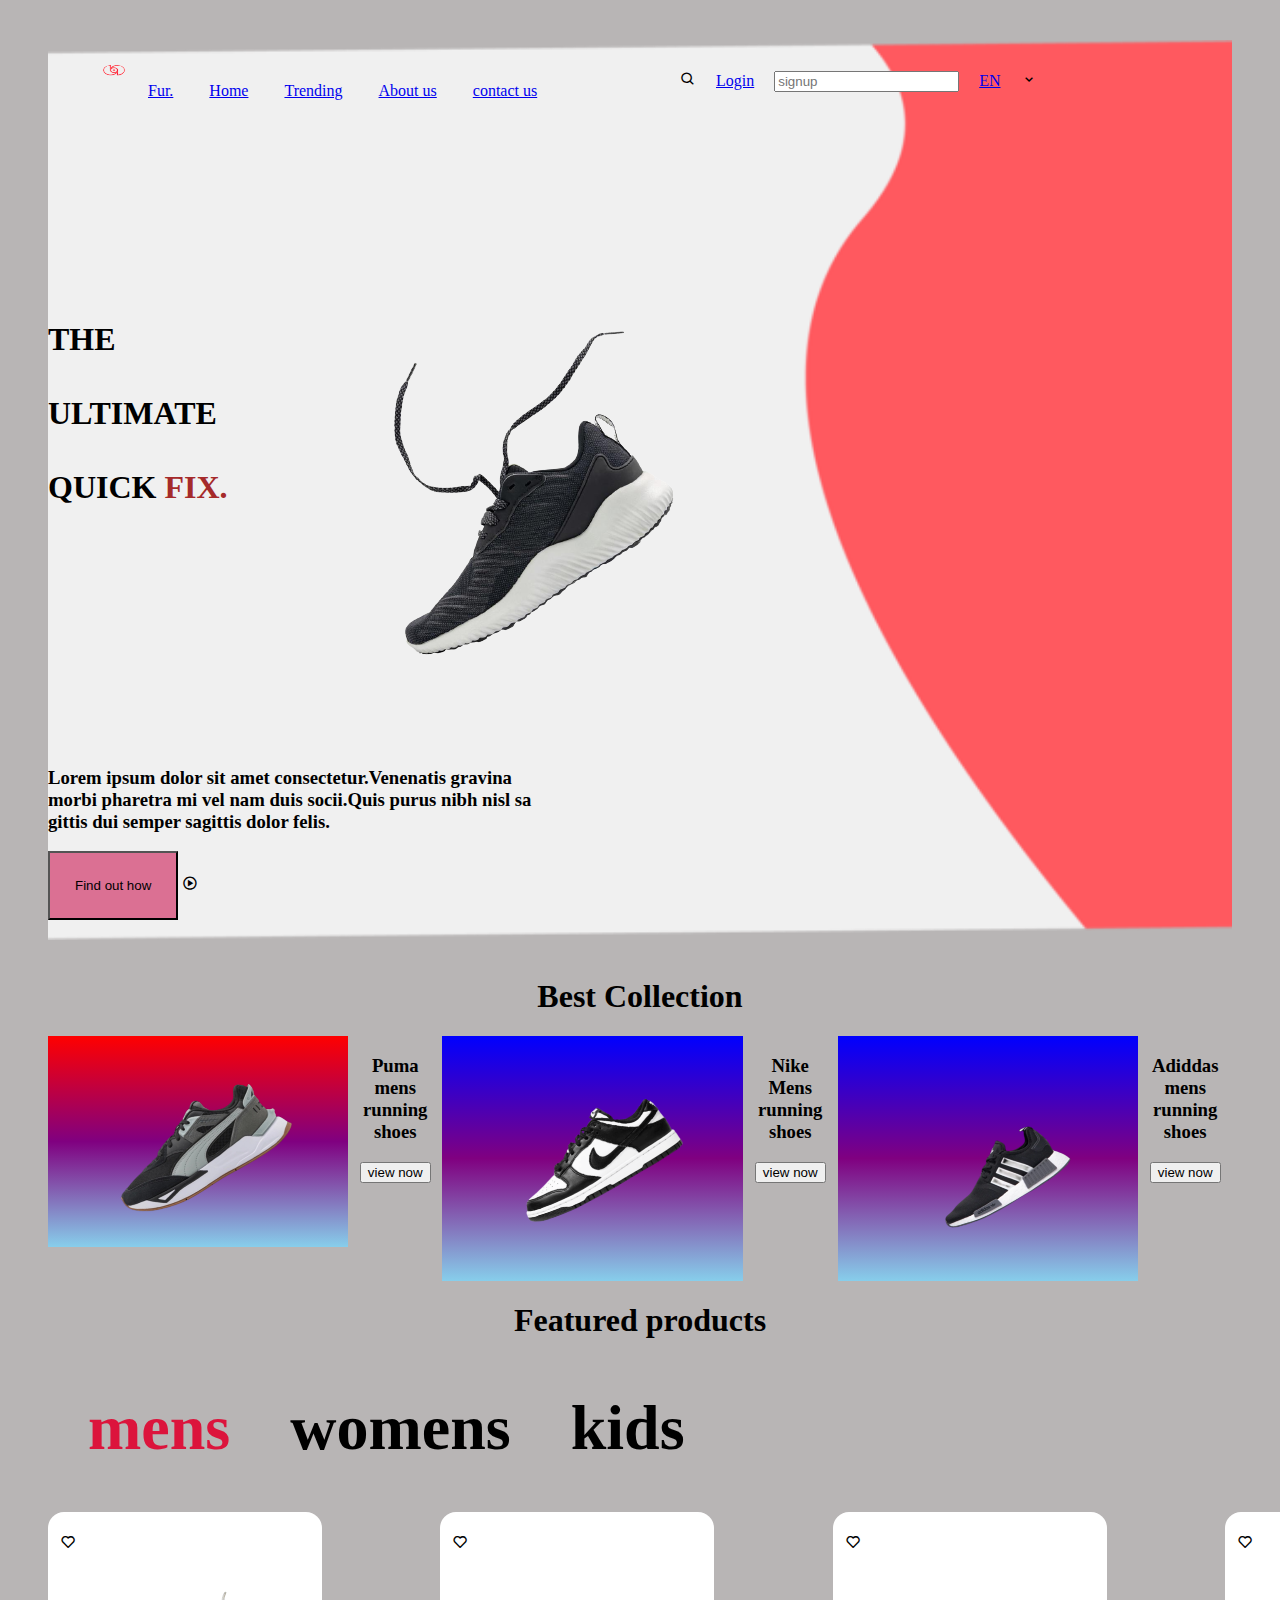
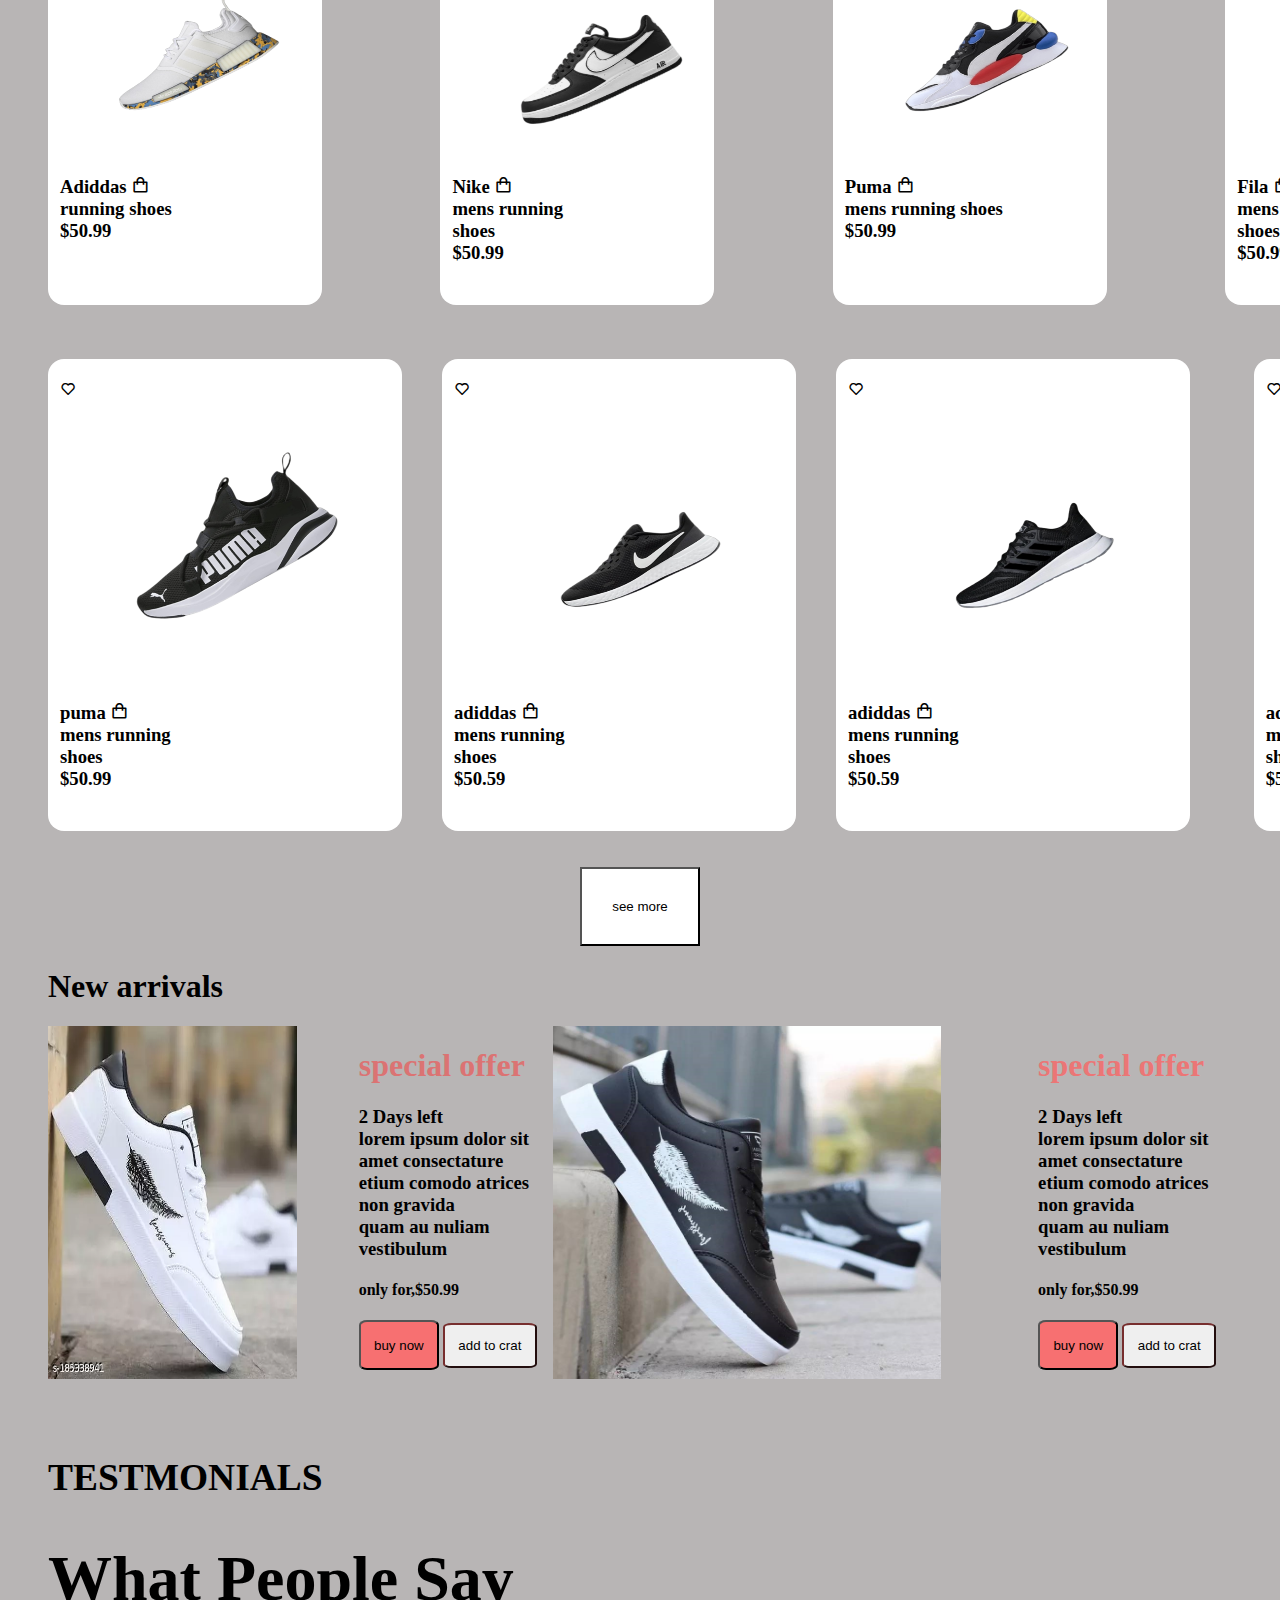
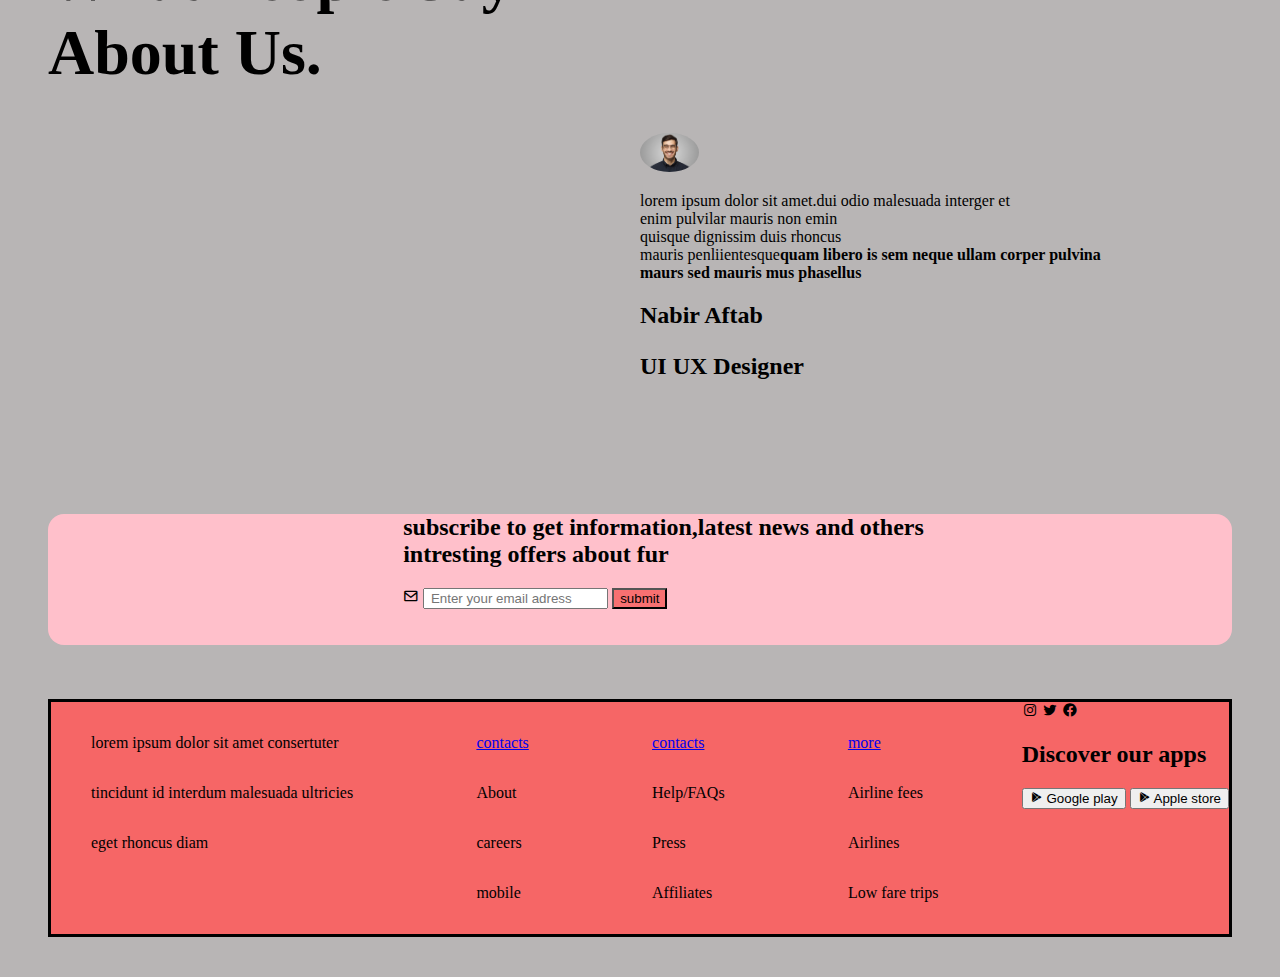
==== index.html @ 37b5f1d1 "webbb-assign" ====
<!DOCTYPE html>
<html lang="en">
<head>
    <meta charset="UTF-8">
    <meta http-equiv="X-UA-Compatible" content="IE=edge">
    <meta name="viewport" content="width=device-width, initial-scale=1.0">
    <title>Document</title>
    <link rel="stylesheet" href="style.css">
    <link href='https://unpkg.com/boxicons@2.1.4/css/boxicons.min.css' rel='stylesheet'>
</head>
<body>
    <div class="top">
<div class="f1">
    <div class="main">
        <div class="serah">
            <ul>
                <img src="/images/logo.png" alt="m" class="v1">
                <li><a href="#">Fur.</a></li>
                <li><a href="#">Home</a></li>
                <li><a href="#">Trending</a></li>
                <li><a href="#">About us</a></li>
                <li><a href="#">contact us</a></li>

                </ul>
           
            </div>
            <div class="m5">
                <ul>
                <i class='bx bx-search'></i>
                <li><a href="#">Login</a></li>
                <input type="text" placeholder="signup">
                <li><a href="#">EN</a></li>
                <i class='bx bx-chevron-down'></i>
                </ul>
                </div>
        </div>
        
        <div class="D">
        <div>
            <h1>THE<br><br>ULTIMATE<br><br>QUICK <span class="fix"> FIX.</span></h1>
        </div>
        <div>
        <img src="/images/black-fashion-sport-shoe-isolated-on-white-background-free-photo-removebg-preview.png" alt="shoes" class="C">

        </div>
        </div>
        <div>
            <br>
            <br>
            <h3>Lorem ipsum dolor sit amet consectetur.Venenatis gravina<br>morbi pharetra mi vel nam duis socii.Quis purus nibh nisl sa<br>gittis dui semper sagittis dolor felis.</h3>
            <button class="a1">Find out how</button> <i class='bx bx-play-circle'></i>
        </div>
    </div>
    <br>
    <br>
 <div class="B">
            <h1>Best Collection</h1>
        
        <div class="M">
        <div class="F">
           
            <img src="/images/shoe2_480.png" alt="puma" class="E">
            </div>
            <div>
            <h3 class="G">Puma<br>mens running<br>shoes</h3>
            <button>view now</button>
        </div>
        
        <div class="I">
            <img src="/images/shoe3_480.png" alt="nike" class="H">
            </div>
            <div>
            <h3>Nike<br>Mens running<br>shoes</h3>
            <button>view now</button>

        </div>
        <div class="K">
            <img src="/images/shoe4_480.png" alt="h" class="J">
            </div>
            <div>
            <h3>Adiddas<br>mens running<br>shoes</h3>
            <button>view now</button></div>
            <br>
            <br>
            <br>
            <br>
        </div>
    </div> 
    <section class="section3">
        <div class="N">
            <h1>Featured products</h1>
        </div>
        <div>
            <ul class="O">
                <li class="mens"><h1>mens</h1></li>
                <li class="women"><h1>womens</h1></li>
                <li class="kids"><h1>kids</h1></li>
            </ul>
        </div>
        <div class="march">
        <div class="hey">
        <div class="R">
            <i class='bx bx-heart'></i>
            <img src="/images/shoe5_480.png" alt="shoes" class="Q">
            <h3>Adiddas <i class='bx bx-shopping-bag'></i><br>running shoes<br>$50.99</h3> 
        </div>
        <div class="S">
            <i class='bx bx-heart'></i>  
            <img src="/images/shoe6_720.png" alt="nike" class="T">
            <h3>Nike   <i class='bx bx-shopping-bag'></i><br>mens running<br>shoes<br>$50.99</h3>
        </div>

        <div class="U">
            <i class='bx bx-heart'></i>
            <img src="/images/shoe7_480.png" alt="a" class="V">
            <h3>Puma <i class='bx bx-shopping-bag'></i><br>mens running shoes<br>$50.99</h3>
        </div>
        
    <div class="a">
        <i class='bx bx-heart'></i>
            <img src="/images/shoe8_480.png" alt="b" class="c">
            <h3>Fila <i class='bx bx-shopping-bag'></i><br>mens running<br>shoes<br>$50.99</h3>
 </div>
 </div>
 <br><br><br>

 <div class="g1">
 <div class="LIZ">
    <i class='bx bx-heart'></i>
    <img src="/images/shoe9_480.png" alt="b" class="b1">
    <h3>puma <i class='bx bx-shopping-bag'></i><br>mens running<br>shoes<br>$50.99</h3>
 </div>
 <div class="shoe6">
    <i class='bx bx-heart'></i>
    <img src="/images/shoe10_480.png" alt="c" class="c1">
    <h3>adiddas <i class='bx bx-shopping-bag'></i><br>mens running<br>shoes<br>$50.59</h3>
 </div>
 <div class="shoe7">
    <i class='bx bx-heart'></i>
    <img src="/images/shoe11_480.png" alt="n" class="d1">
    <h3>adiddas <i class='bx bx-shopping-bag'></i><br>mens running<br>shoes<br>$50.59</h3>
 </div>
 <div class="shoe5">
    <i class='bx bx-heart'></i>
    <img src="/images/shoe3_480.png" alt="" class="f1">
    <h3>adiddas <i class='bx bx-shopping-bag'></i><br>mens running<br>shoes<br>$50.59</h3>
 </div>
 </div>
 </div>
</section>
<br><br>
<div class="see">
    <button class="more">see more</button>
</div>
    <div class="twoshoes">
        <h1>New arrivals</h1>
    
    <div class="q">
     <div>
        <img src="/images/e.webp" alt="e" class="k">
    </div>
    <div class="l">
        <h1 class="ONE">special offer<h3>2 Days left<br>lorem ipsum dolor sit amet consectature<br>etium comodo atrices non gravida<br>quam au nuliam vestibulum</h3></h1>
        <h4>only for,$50.99</h4>
        <button class="SIX">buy now</button>&nbsp;<button class="SEVEN">add to crat</button>
    </div>
    <div>
        <img src="/images/1642581688976327be2a41223437ba55bacec3dc44191.png" alt="n" class="o">
    </div>
    <div class="p">
        <h1 class="TWO">special offer<h3>2 Days left<br>lorem ipsum dolor sit amet consectature<br>etium comodo atrices non gravida<br>quam au nuliam vestibulum</h3></h1>
        <h4>only for,$50.99</h4>
        <button class="FOUR">buy now</button>&nbsp;<button class="FIVE">add to crat</button>
    </div>
    </div>
</div>

<section class="section5">
    <div class="e3">
        <h3>TESTMONIALS<h1>What People Say<br>About Us.</h1></h3>
    </div>
    <div class="view">
    <img src="/images/mm.jpg" alt="mm" class="ME">
    <p  class="p1">lorem ipsum dolor sit amet.dui odio malesuada  interger et<br>enim pulvilar mauris non emin<br> quisque dignissim duis rhoncus <br>mauris penliientesque<b>quam libero is sem neque ullam corper pulvina <br>maurs sed mauris mus phasellus</b> </p>
    <h2 class="p3">Nabir Aftab<br><p>UI UX Designer</p></h2>
    </div>
    
    </section>
 <br><br><br><br><br>
    <section class="section6">
    <div class="normal">
        <h2>subscribe to get information,latest news and others<br>intresting offers about fur</h2>
        <i class='bx bx-envelope'></i>
        <input type="text" placeholder=" Enter your email adress" class="EIGHT">
        <button class="THREE">submit</button>
        <br><br><br>
    </div>
    
</section>
<br><br><br>
    


<footer>
    <div class="very">
        <div>
            <ul>
                <li>lorem ipsum dolor sit amet consertuter<br>tincidunt id interdum malesuada ultricies<br>eget rhoncus diam</li>
    
            </ul>
        </div>
    <div>
    
        <ul><li><a href="#">contacts</a></li>
            <li>About</li>
            <li>careers</li>
            <li>mobile</li>
        </ul>
    </div>
    <div>
        <ul>
            <li><a href="#">contacts</a></li>
            <li>Help/FAQs</li>
            <li>Press</li>
            <li>Affiliates</li>
        </ul>
    </div>
    <div>
        <ul>
            <li><a href="#">more</a></li>
            <li>Airline fees</li>  
            <li>Airlines</li>
            <li>Low fare trips</li>
        </ul>
    </div>
    <div>
        <i class='bx bxl-instagram'></i>
        <i class='bx bxl-twitter'></i>
        <i class='bx bxl-facebook-circle'></i><br> 
        <h2>Discover our apps</h2>
        <button class="play" > <span><i class='bx bxl-play-store'></i></span> Google play</button>
        <button class="Apple" > <span><i class='bx bxl-play-store'></i></span> Apple store</button>
       
    </div>
    </div>
</footer>

</div>
    


    
</body>
</html>
---- style.css ----
body{
    background-color: rgb(184, 181, 181);  
   
}
.f1{
     /* background-image: url(/images/bg_720.png); */
    /* height: 100vh;
    width: 100%;
    background-position: center;
    background-size: cover; */
} 
.main{
    display: flex;
    background-image: url(/images/bg_720.png);height: 100vh;
    width: 100%;
    background-position: center;
    background-size: cover;
} 
    


.main ul li{
    display: inline;
    margin: 1rem;
}


.serah{
    width: 50%;
    
}
.m5{
    width: 50%;
    /* display: flex;
    margin: 1rem;
    gap: 40px; */
}

.B{
    text-align: center;
    
    
}
.D{
    display: flex;
    margin-top: -40em;
}
.E{
    width:80%;
    height: 80%;
  
}
.F{
    width: 30%;
    height: 50%;
    background-image: linear-gradient(red,purple,skyblue);
}
.H{
    width:80%;
    height: 80%;

}
.I{

    width: 30%;
    height: 50%;
   
}
.I{
    background-image:linear-gradient(blue, purple, skyblue);


}
.J{
    width:80%;
    height: 80%;

}
.K{
    
    width: 30%;
    height: 50%;

}
.K{
    background-image:linear-gradient(blue, purple, skyblue);

    
}
.section3{
    
}
.M{
    display: flex;
    /* gap: 40px; */
}
.N{
    text-align: center;
}



.Q{
    width: 1100px;
    height: 1100px;
}
.T{
    width: 1100px;
    height: 1100px;

}
.V{
    width: 100%;
    height: 100%;
}
.c{
    height: 20%;
    width: 20%;
}
z{
    height: 30%;
 width: 60%;
 padding-left: 25px;



}




.k{
    height: 90%;
    width: 80%;
}
.o{
    height: 90%;
    width: 80%;
}
.very{
    display: flex;
    justify-content: space-between;
    border: solid;
    background-color: rgb(246,102,102);
    position: relative;

    /* top: -200px; */
}
/* .more{
    border: solid blue;
    border-radius: 25px;
    width: 50%;
    height: 50%;
    /* margin-left: 30%; */
    /* padding-top: 30px; */
    padding-bottom: 10%;
    /* background-color: dak; */
    position: relative;
    /* top: -200px; */
     */


 .R{
    margin-left: 10%;
   
 } 
 .R{
    padding: 22px 12px;
    background-color: white;
    border-radius: 1em;
 }   
.S{
    margin-left: 10%;
    /* margin-left: 25%; */
    /* position: relative; */
    /* top: -300px; */
}
.S{
    padding: 22px 12px;
    background-color: white;
    border-radius: 1em;

}
.ME{
    height: 10%;
    width: 10%;
    border-radius: 50%;
    /* position: relative; */
 /* top: -200px; */

}
.U {
    margin-left: 10%;
    /* width: 100px; */
    
    /* margin-left: 50%; */
    /* position: relative; */
    /* top: -500px; */

}
.U{
    padding: 22px 12px;
    background-color: white;
    border-radius: 1em;

}
.a{
     margin-left: 10%; */
    /* position: relative; */
    /* top: -700px; */
   
}
.a{
    padding: 22px 12px;
    background-color: white;
    border-radius: 1em;

}
.hey{
   display: flex; 
   
}
.hey img{
    width: 250px;
    height: 200px;
}
.h{
    display: flex;

}
.i{
    padding-left: 65px;
}
.g{
    padding-left: 10%;
}
.q{
    display: flex;
    position: relative;
    /* top:-200px; */
}

.ONE{
    color: rgb(219, 115, 115);
}
.TWO{
    color:rgb(235, 118, 118);
}
.THREE{
    background-color: #f77071;
}
.FOUR{
    background-color:#f77071;
    padding: 1em;
    border-radius: 10%;
    height: 50px;
   
}
.FIVE{
    border-radius: 9%;
    padding: 1em;
    border-color:rgb(119, 46, 46) ;
}
.SIX{
    background-color: #f77071;
    padding: 1em;
    border-radius: 10%;
    height: 50px;
   
}
.SEVEN{
    border-radius: 9%;
    padding: 1em;
    border-color:rgb(119, 46, 46) ;
    
}

.NINE{

}

.fix{
    color: brown;
}
.a1{
    background-color: palevioletred;
    padding: 25px;
}
.LIZ{
    padding: 22px 12px;
    background-color: white;
    border-radius: 1em;


}
.LIZ{

}
.b1{
    width: 40%;
    height: 50%;
}
.shoe6{
    padding: 22px 12px;
    background-color: white;
    border-radius: 1em;

}
.c1{
    width: 40%;
    height: 50%;
}
.d1{
    width: 10%;
    height: 100%;
}
.shoe7{
    padding: 22px 12px;
    background-color: white;
    border-radius: 1em;

}
.f1{
    /* width: 90%; */
 
    height: 50%;
}
.shoe5{
    padding: 22px 12px;
    background-color: white;
    border-radius: 1em;


}
.shoe5{
    margin-left: 2%;
    
    width: 300px;
}
.g1{
    display: flex;

    /* position: absolute; */
    
}
.g1{
    gap: 40px;
}
.g1 img{
    width: 250px;
    height: 200px;
    margin: 40px;
}
.section5{
  
}
.e3{
   font-size: 200%;
    /* top: -200px; */
}
.p1{
    /* position: relative; */
    /* top: -200px; */

}
.p3{
    /* position: relative; */
    /* top: -200px; */


}
.O{
    display: flex;
    gap: 60px;
    list-style-type: none;
}

.twoshoes{

}
.section6{
   
}

footer{
 
}
.mens{
    color: crimson;
    font-size: 200%;
}
.women{
    font-size: 200%;
}
.kids{
    font-size: 200%;
}
.see{
    text-align: center;
}
.more{
    padding: 30px;
    border-color:;#ecafba
    border-radius: 10px;
    background-color: white;
    
}
.top{
  margin: 40px;  

}
.v1{
    width: 40px;
    height: 40px;
    ;
}
.view{
    padding-left: 50%;

}
.normal{
    padding-left: 30%;
    border-radius: 1em;
    
    
    background-color: pink;
}
li{
    line-height: 50px;
    list-style: none;
}
.a1{
    
}
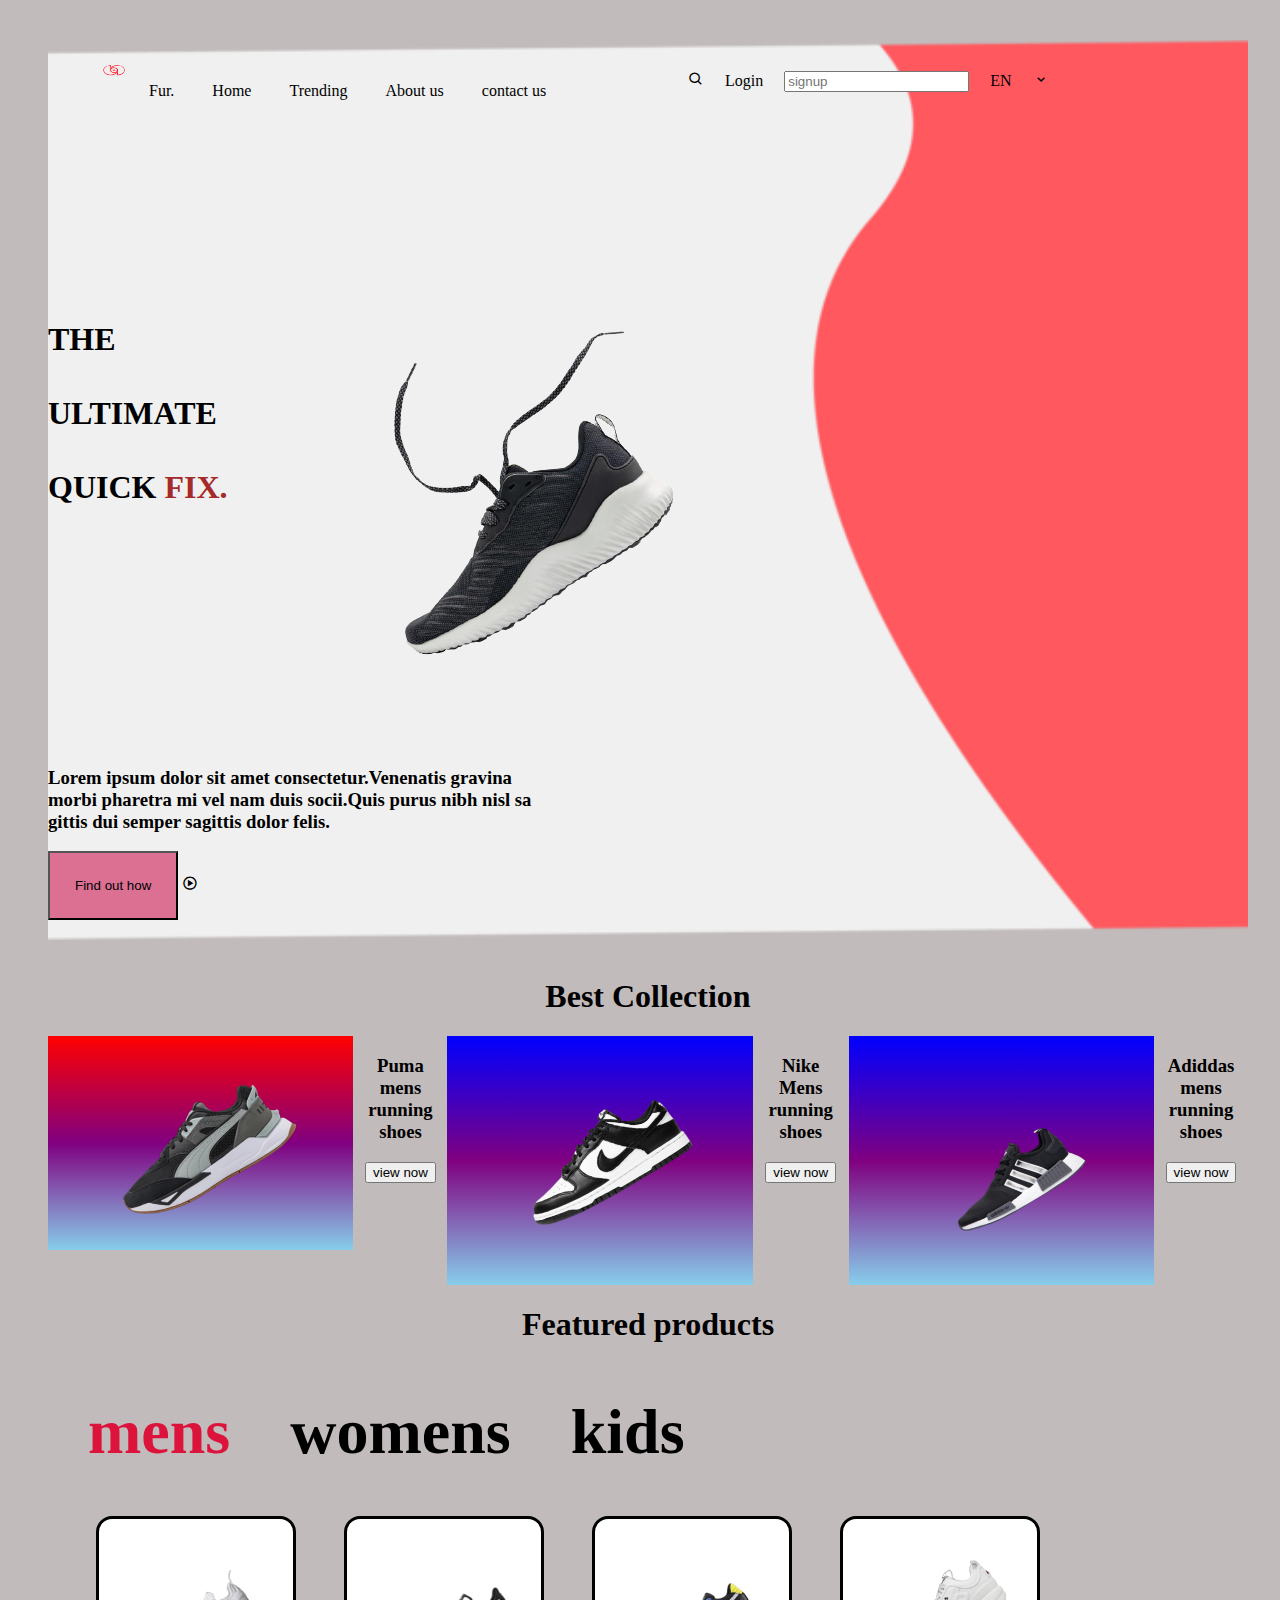
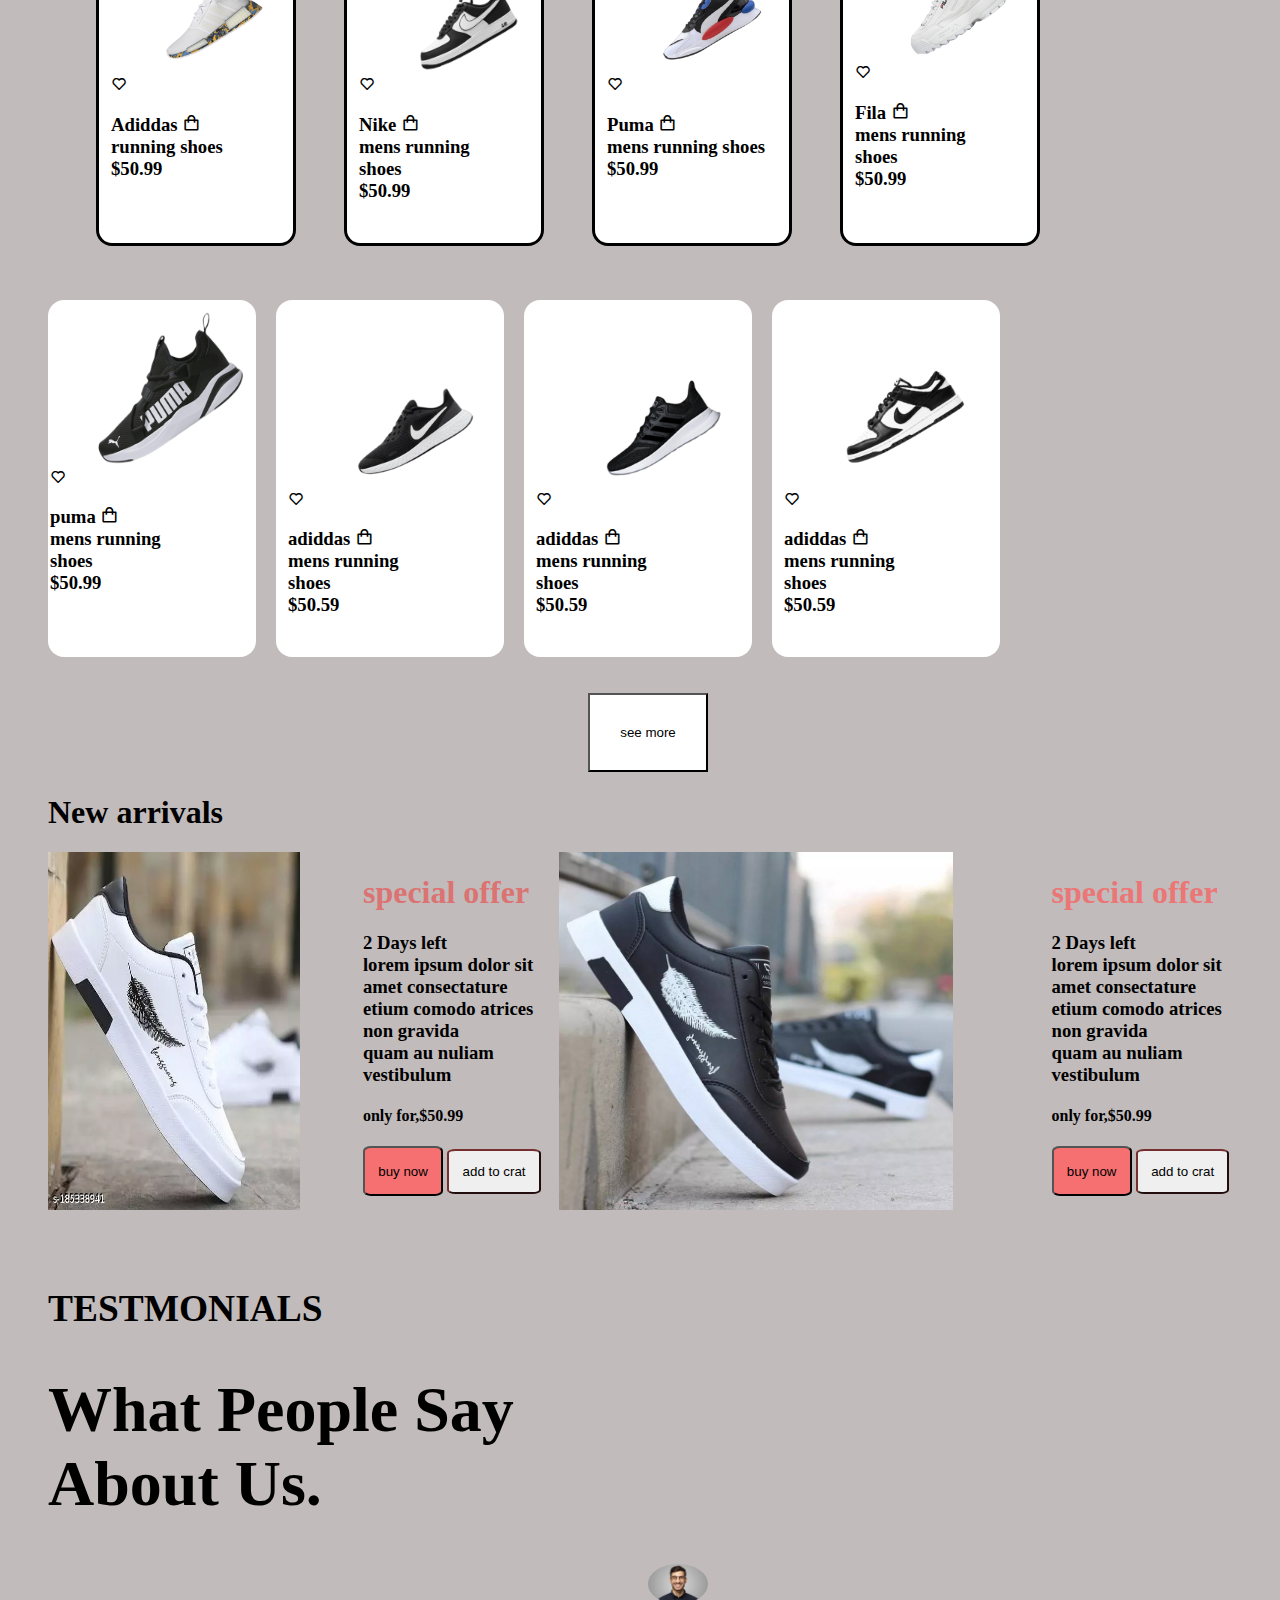
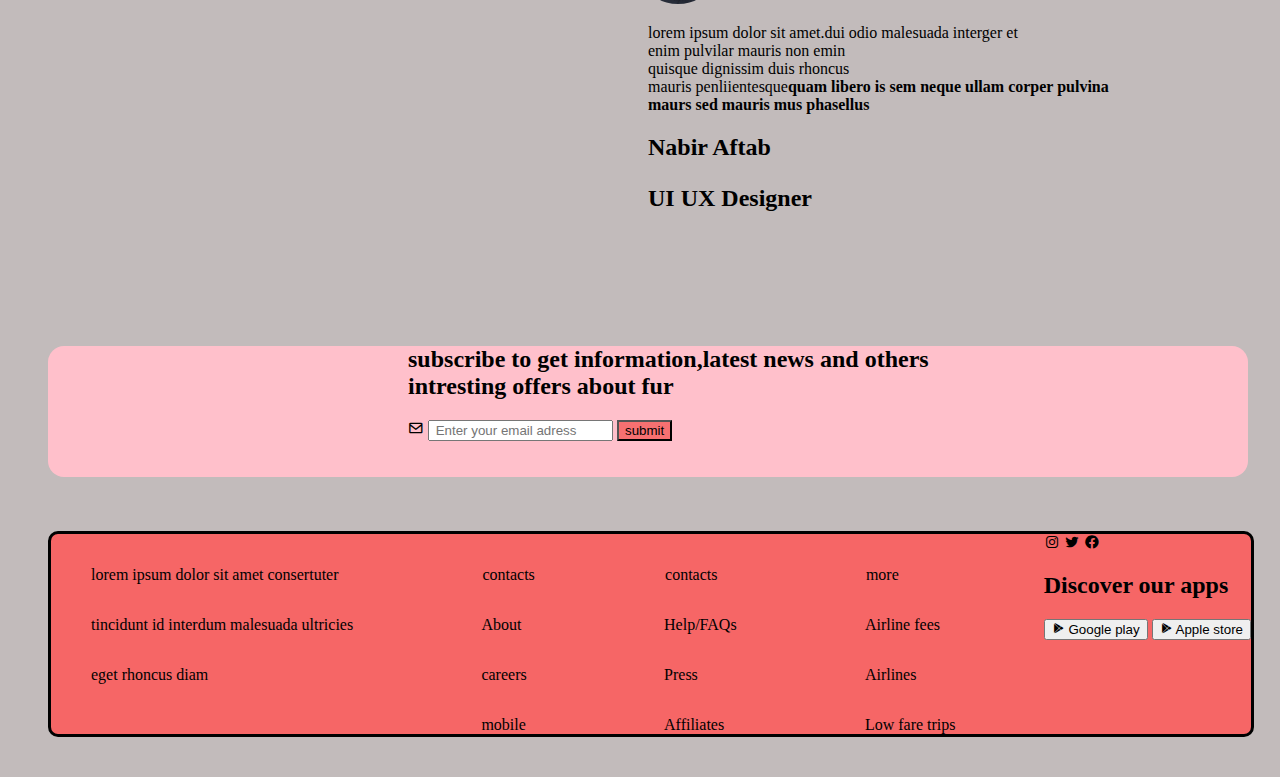
==== commit 1d742b55: "my website" ====
--- a/index.html
+++ b/index.html
@@ -1,254 +1,284 @@
 <!DOCTYPE html>
 <html lang="en">
+
 <head>
     <meta charset="UTF-8">
     <meta http-equiv="X-UA-Compatible" content="IE=edge">
     <meta name="viewport" content="width=device-width, initial-scale=1.0">
     <title>Document</title>
     <link rel="stylesheet" href="style.css">
+    <link rel="stylesheet" href="/Querry.css">
+   
     <link href='https://unpkg.com/boxicons@2.1.4/css/boxicons.min.css' rel='stylesheet'>
 </head>
+
 <body>
     <div class="top">
-<div class="f1">
-    <div class="main">
-        <div class="serah">
-            <ul>
-                <img src="/images/logo.png" alt="m" class="v1">
-                <li><a href="#">Fur.</a></li>
-                <li><a href="#">Home</a></li>
-                <li><a href="#">Trending</a></li>
-                <li><a href="#">About us</a></li>
-                <li><a href="#">contact us</a></li>
-
+        <div class="f1">
+            <div class="main">
+                <div class="serah">
+                    <ul>
+                        <img src="/images/logo.png" alt="m" class="v1">
+                        
+                        
+                        <li><a href="#">Fur.</a></li>
+                        <li><a href="index.html">Home</a></li>
+                        <li><a href="trending.html">Trending</a></li>
+                        <li><a href="About.html">About us</a></li>
+                        <li><a href="#">contact us</a></li>
+
+                          
+                       
+
+                    </ul>
+
+                </div>
+                <div class="m5">
+                    <ul>
+                        <i class='bx bx-search'></i>
+                        <li><a href="#">Login</a></li>
+                        <input type="text" placeholder="signup">
+                        <li><a href="#">EN</a></li>
+                        <i class='bx bx-chevron-down'></i>
+                    </ul>
+                </div>
+            </div>
+
+            <div class="D">
+                <div>
+                    <h1>THE<br><br>ULTIMATE<br><br>QUICK <span class="fix"> FIX.</span></h1>
+                </div>
+                <div>
+                    <img src="/images/black-fashion-sport-shoe-isolated-on-white-background-free-photo-removebg-preview.png"
+                        alt="shoes" class="C">
+
+                </div>
+            </div>
+            <div>
+                <br>
+                <br>
+                <h3>Lorem ipsum dolor sit amet consectetur.Venenatis gravina<br>morbi pharetra mi vel nam duis
+                    socii.Quis purus nibh nisl sa<br>gittis dui semper sagittis dolor felis.</h3>
+                <button class="a1">Find out how</button> <i class='bx bx-play-circle'></i>
+            </div>
+        </div>
+        <br>
+        <br>
+        <div class="B">
+            <h1>Best Collection</h1>
+
+            <div class="M">
+                <div class="F">
+
+                    <img src="/images/shoe2_480.png" alt="puma" class="E">
+                </div>
+                <div>
+                    <h3 class="G">Puma<br>mens running<br>shoes</h3>
+                    <button>view now</button>
+                </div>
+
+                <div class="I">
+                    <img src="/images/shoe3_480.png" alt="nike" class="H">
+                </div>
+                <div>
+                    <h3>Nike<br>Mens running<br>shoes</h3>
+                    <button>view now</button>
+
+                </div>
+                <div class="K">
+                    <img src="/images/shoe4_480.png" alt="h" class="J">
+                </div>
+                <div>
+                    <h3>Adiddas<br>mens running<br>shoes</h3>
+                    <button>view now</button>
+                </div>
+                <br>
+                <br>
+                <br>
+                <br>
+            </div>
+        </div>
+        <section class="section3">
+            <div class="N">
+                <h1>Featured products</h1>
+            </div>
+            <div>
+                <ul class="O">
+                    <li class="mens">
+                        <h1>mens</h1>
+                    </li>
+                    <li class="women">
+                        <h1>womens</h1>
+                    </li>
+                    <li class="kids">
+                        <h1>kids</h1>
+                    </li>
                 </ul>
-           
-            </div>
-            <div class="m5">
-                <ul>
-                <i class='bx bx-search'></i>
-                <li><a href="#">Login</a></li>
-                <input type="text" placeholder="signup">
-                <li><a href="#">EN</a></li>
-                <i class='bx bx-chevron-down'></i>
-                </ul>
-                </div>
-        </div>
-        
-        <div class="D">
-        <div>
-            <h1>THE<br><br>ULTIMATE<br><br>QUICK <span class="fix"> FIX.</span></h1>
-        </div>
-        <div>
-        <img src="/images/black-fashion-sport-shoe-isolated-on-white-background-free-photo-removebg-preview.png" alt="shoes" class="C">
-
-        </div>
-        </div>
-        <div>
-            <br>
-            <br>
-            <h3>Lorem ipsum dolor sit amet consectetur.Venenatis gravina<br>morbi pharetra mi vel nam duis socii.Quis purus nibh nisl sa<br>gittis dui semper sagittis dolor felis.</h3>
-            <button class="a1">Find out how</button> <i class='bx bx-play-circle'></i>
-        </div>
+            </div>
+            <div class="march">
+                <div class="hey">
+                    <div class="R">
+                        <i class='bx bx-heart'></i>
+                        <img src="/images/shoe5_480.png" alt="shoes" class="Q">
+                        <h3>Adiddas <i class='bx bx-shopping-bag'></i><br>running shoes<br>$50.99</h3>
+                    </div>
+                    <div class="S">
+                        <i class='bx bx-heart'></i>
+                        <img src="/images/shoe6_720.png" alt="nike" class="T">
+                        <h3>Nike <i class='bx bx-shopping-bag'></i><br>mens running<br>shoes<br>$50.99</h3>
+                    </div>
+
+                    <div class="U">
+                        <i class='bx bx-heart'></i>
+                        <img src="/images/shoe7_480.png" alt="a" class="V">
+                        <h3>Puma <i class='bx bx-shopping-bag'></i><br>mens running shoes<br>$50.99</h3>
+                    </div>
+
+                    <div class="a">
+                        <i class='bx bx-heart'></i>
+                        <img src="/images/shoe8_480.png" alt="b" class="c">
+                        <h3>Fila <i class='bx bx-shopping-bag'></i><br>mens running<br>shoes<br>$50.99</h3>
+                    </div>
+                </div>
+                <br><br><br>
+
+                <div class="g1">
+                    <div class="LIZ">
+                        <i class='bx bx-heart'></i>
+                        <img src="/images/shoe9_480.png" alt="b" class="b1">
+                        <h3>puma <i class='bx bx-shopping-bag'></i><br>mens running<br>shoes<br>$50.99</h3>
+                    </div>
+                    <div class="shoe6">
+                        <i class='bx bx-heart'></i>
+                        <img src="/images/shoe10_480.png" alt="c" class="c1">
+                        <h3>adiddas <i class='bx bx-shopping-bag'></i><br>mens running<br>shoes<br>$50.59</h3>
+                    </div>
+                    <div class="shoe7">
+                        <i class='bx bx-heart'></i>
+                        <img src="/images/shoe11_480.png" alt="n" class="d1">
+                        <h3>adiddas <i class='bx bx-shopping-bag'></i><br>mens running<br>shoes<br>$50.59</h3>
+                    </div>
+                    <div class="shoe5">
+                        <i class='bx bx-heart'></i>
+                        <img src="/images/shoe3_480.png" alt="" class="f1">
+                        <h3>adiddas <i class='bx bx-shopping-bag'></i><br>mens running<br>shoes<br>$50.59</h3>
+                    </div>
+                </div>
+            </div>
+        </section>
+        <br><br>
+        <div class="see">
+            <button class="more">see more</button>
+        </div>
+        <div class="twoshoes">
+            <h1>New arrivals</h1>
+
+            <div class="q">
+                <div>
+                    <img src="/images/e.webp" alt="e" class="k">
+                </div>
+                <div class="l">
+                    <h1 class="ONE">special offer<h3>2 Days left<br>lorem ipsum dolor sit amet consectature<br>etium
+                            comodo atrices non gravida<br>quam au nuliam vestibulum</h3>
+                    </h1>
+                    <h4>only for,$50.99</h4>
+                    <button class="SIX">buy now</button>&nbsp;<button class="SEVEN">add to crat</button>
+                </div>
+                <div>
+                    <img src="/images/1642581688976327be2a41223437ba55bacec3dc44191.png" alt="n" class="o">
+                </div>
+                <div class="p">
+                    <h1 class="TWO">special offer<h3>2 Days left<br>lorem ipsum dolor sit amet consectature<br>etium
+                            comodo atrices non gravida<br>quam au nuliam vestibulum</h3>
+                    </h1>
+                    <h4>only for,$50.99</h4>
+                    <button class="FOUR">buy now</button>&nbsp;<button class="FIVE">add to crat</button>
+                </div>
+            </div>
+        </div>
+
+        <section class="section5">
+            <div class="e3">
+                <h3>TESTMONIALS<h1>What People Say<br>About Us.</h1>
+                </h3>
+            </div>
+            <div class="view">
+                <img src="/images/mm.jpg" alt="mm" class="ME">
+                <p class="p1">lorem ipsum dolor sit amet.dui odio malesuada interger et<br>enim pulvilar mauris non
+                    emin<br> quisque dignissim duis rhoncus <br>mauris penliientesque<b>quam libero is sem neque ullam
+                        corper pulvina <br>maurs sed mauris mus phasellus</b> </p>
+                <h2 class="p3">Nabir Aftab<br>
+                    <p>UI UX Designer</p>
+                </h2>
+            </div>
+
+        </section>
+        <br><br><br><br><br>
+        <section class="section6">
+            <div class="normal">
+                <h2>subscribe to get information,latest news and others<br>intresting offers about fur</h2>
+                <i class='bx bx-envelope'></i>
+                <input type="text" placeholder=" Enter your email adress" class="EIGHT">
+                <button class="THREE">submit</button>
+                <br><br><br>
+            </div>
+
+        </section>
+        <br><br><br>
+
+
+
+        <footer>
+            <div class="very">
+                <div>
+                    <ul>
+                        <li>lorem ipsum dolor sit amet consertuter<br>tincidunt id interdum malesuada ultricies<br>eget
+                            rhoncus diam</li>
+
+                    </ul>
+                </div>
+                <div>
+
+                    <ul>
+                        <li><a href="#">contacts</a></li>
+                        <li>About</li>
+                        <li>careers</li>
+                        <li>mobile</li>
+                    </ul>
+                </div>
+                <div>
+                    <ul>
+                        <li><a href="#">contacts</a></li>
+                        <li>Help/FAQs</li>
+                        <li>Press</li>
+                        <li>Affiliates</li>
+                    </ul>
+                </div>
+                <div>
+                    <ul>
+                        <li><a href="#">more</a></li>
+                        <li>Airline fees</li>
+                        <li>Airlines</li>
+                        <li>Low fare trips</li>
+                    </ul>
+                </div>
+                <div>
+                    <i class='bx bxl-instagram'></i>
+                    <i class='bx bxl-twitter'></i>
+                    <i class='bx bxl-facebook-circle'></i><br>
+                    <h2>Discover our apps</h2>
+                    <button class="play"> <span><i class='bx bxl-play-store'></i></span> Google play</button>
+                    <button class="Apple"> <span><i class='bx bxl-play-store'></i></span> Apple store</button>
+
+                </div>
+            </div>
+        </footer>
+
     </div>
-    <br>
-    <br>
- <div class="B">
-            <h1>Best Collection</h1>
-        
-        <div class="M">
-        <div class="F">
-           
-            <img src="/images/shoe2_480.png" alt="puma" class="E">
-            </div>
-            <div>
-            <h3 class="G">Puma<br>mens running<br>shoes</h3>
-            <button>view now</button>
-        </div>
-        
-        <div class="I">
-            <img src="/images/shoe3_480.png" alt="nike" class="H">
-            </div>
-            <div>
-            <h3>Nike<br>Mens running<br>shoes</h3>
-            <button>view now</button>
-
-        </div>
-        <div class="K">
-            <img src="/images/shoe4_480.png" alt="h" class="J">
-            </div>
-            <div>
-            <h3>Adiddas<br>mens running<br>shoes</h3>
-            <button>view now</button></div>
-            <br>
-            <br>
-            <br>
-            <br>
-        </div>
-    </div> 
-    <section class="section3">
-        <div class="N">
-            <h1>Featured products</h1>
-        </div>
-        <div>
-            <ul class="O">
-                <li class="mens"><h1>mens</h1></li>
-                <li class="women"><h1>womens</h1></li>
-                <li class="kids"><h1>kids</h1></li>
-            </ul>
-        </div>
-        <div class="march">
-        <div class="hey">
-        <div class="R">
-            <i class='bx bx-heart'></i>
-            <img src="/images/shoe5_480.png" alt="shoes" class="Q">
-            <h3>Adiddas <i class='bx bx-shopping-bag'></i><br>running shoes<br>$50.99</h3> 
-        </div>
-        <div class="S">
-            <i class='bx bx-heart'></i>  
-            <img src="/images/shoe6_720.png" alt="nike" class="T">
-            <h3>Nike   <i class='bx bx-shopping-bag'></i><br>mens running<br>shoes<br>$50.99</h3>
-        </div>
-
-        <div class="U">
-            <i class='bx bx-heart'></i>
-            <img src="/images/shoe7_480.png" alt="a" class="V">
-            <h3>Puma <i class='bx bx-shopping-bag'></i><br>mens running shoes<br>$50.99</h3>
-        </div>
-        
-    <div class="a">
-        <i class='bx bx-heart'></i>
-            <img src="/images/shoe8_480.png" alt="b" class="c">
-            <h3>Fila <i class='bx bx-shopping-bag'></i><br>mens running<br>shoes<br>$50.99</h3>
- </div>
- </div>
- <br><br><br>
-
- <div class="g1">
- <div class="LIZ">
-    <i class='bx bx-heart'></i>
-    <img src="/images/shoe9_480.png" alt="b" class="b1">
-    <h3>puma <i class='bx bx-shopping-bag'></i><br>mens running<br>shoes<br>$50.99</h3>
- </div>
- <div class="shoe6">
-    <i class='bx bx-heart'></i>
-    <img src="/images/shoe10_480.png" alt="c" class="c1">
-    <h3>adiddas <i class='bx bx-shopping-bag'></i><br>mens running<br>shoes<br>$50.59</h3>
- </div>
- <div class="shoe7">
-    <i class='bx bx-heart'></i>
-    <img src="/images/shoe11_480.png" alt="n" class="d1">
-    <h3>adiddas <i class='bx bx-shopping-bag'></i><br>mens running<br>shoes<br>$50.59</h3>
- </div>
- <div class="shoe5">
-    <i class='bx bx-heart'></i>
-    <img src="/images/shoe3_480.png" alt="" class="f1">
-    <h3>adiddas <i class='bx bx-shopping-bag'></i><br>mens running<br>shoes<br>$50.59</h3>
- </div>
- </div>
- </div>
-</section>
-<br><br>
-<div class="see">
-    <button class="more">see more</button>
-</div>
-    <div class="twoshoes">
-        <h1>New arrivals</h1>
-    
-    <div class="q">
-     <div>
-        <img src="/images/e.webp" alt="e" class="k">
-    </div>
-    <div class="l">
-        <h1 class="ONE">special offer<h3>2 Days left<br>lorem ipsum dolor sit amet consectature<br>etium comodo atrices non gravida<br>quam au nuliam vestibulum</h3></h1>
-        <h4>only for,$50.99</h4>
-        <button class="SIX">buy now</button>&nbsp;<button class="SEVEN">add to crat</button>
-    </div>
-    <div>
-        <img src="/images/1642581688976327be2a41223437ba55bacec3dc44191.png" alt="n" class="o">
-    </div>
-    <div class="p">
-        <h1 class="TWO">special offer<h3>2 Days left<br>lorem ipsum dolor sit amet consectature<br>etium comodo atrices non gravida<br>quam au nuliam vestibulum</h3></h1>
-        <h4>only for,$50.99</h4>
-        <button class="FOUR">buy now</button>&nbsp;<button class="FIVE">add to crat</button>
-    </div>
-    </div>
-</div>
-
-<section class="section5">
-    <div class="e3">
-        <h3>TESTMONIALS<h1>What People Say<br>About Us.</h1></h3>
-    </div>
-    <div class="view">
-    <img src="/images/mm.jpg" alt="mm" class="ME">
-    <p  class="p1">lorem ipsum dolor sit amet.dui odio malesuada  interger et<br>enim pulvilar mauris non emin<br> quisque dignissim duis rhoncus <br>mauris penliientesque<b>quam libero is sem neque ullam corper pulvina <br>maurs sed mauris mus phasellus</b> </p>
-    <h2 class="p3">Nabir Aftab<br><p>UI UX Designer</p></h2>
-    </div>
-    
-    </section>
- <br><br><br><br><br>
-    <section class="section6">
-    <div class="normal">
-        <h2>subscribe to get information,latest news and others<br>intresting offers about fur</h2>
-        <i class='bx bx-envelope'></i>
-        <input type="text" placeholder=" Enter your email adress" class="EIGHT">
-        <button class="THREE">submit</button>
-        <br><br><br>
-    </div>
-    
-</section>
-<br><br><br>
-    
-
-
-<footer>
-    <div class="very">
-        <div>
-            <ul>
-                <li>lorem ipsum dolor sit amet consertuter<br>tincidunt id interdum malesuada ultricies<br>eget rhoncus diam</li>
-    
-            </ul>
-        </div>
-    <div>
-    
-        <ul><li><a href="#">contacts</a></li>
-            <li>About</li>
-            <li>careers</li>
-            <li>mobile</li>
-        </ul>
-    </div>
-    <div>
-        <ul>
-            <li><a href="#">contacts</a></li>
-            <li>Help/FAQs</li>
-            <li>Press</li>
-            <li>Affiliates</li>
-        </ul>
-    </div>
-    <div>
-        <ul>
-            <li><a href="#">more</a></li>
-            <li>Airline fees</li>  
-            <li>Airlines</li>
-            <li>Low fare trips</li>
-        </ul>
-    </div>
-    <div>
-        <i class='bx bxl-instagram'></i>
-        <i class='bx bxl-twitter'></i>
-        <i class='bx bxl-facebook-circle'></i><br> 
-        <h2>Discover our apps</h2>
-        <button class="play" > <span><i class='bx bxl-play-store'></i></span> Google play</button>
-        <button class="Apple" > <span><i class='bx bxl-play-store'></i></span> Apple store</button>
-       
-    </div>
-    </div>
-</footer>
-
-</div>
-    
-
-
-    
+
+
+
+
 </body>
+
 </html>--- a/style.css
+++ b/style.css
@@ -20,6 +20,7 @@
 
 
 .main ul li{
+    
     display: inline;
     margin: 1rem;
 }
@@ -28,6 +29,10 @@
 .serah{
     width: 50%;
     
+}
+.serah a{
+
+    text-decoration: solid;
 }
 .m5{
     width: 50%;
@@ -287,18 +292,16 @@
     padding: 25px;
 }
 .LIZ{
-    padding: 22px 12px;
-    background-color: white;
-    border-radius: 1em;
-
-
-}
-.LIZ{
-
-}
+    padding: 0px 2px;
+    background-color: white;
+    border-radius: 1em;
+
+
+}
+
 .b1{
-    width: 40%;
-    height: 50%;
+    width: 10%;
+    height: 20%;
 }
 .shoe6{
     padding: 22px 12px;
@@ -323,7 +326,7 @@
 .f1{
     /* width: 90%; */
  
-    height: 50%;
+    height: 30%;
 }
 .shoe5{
     padding: 22px 12px;
@@ -332,10 +335,10 @@
 
 
 }
-.shoe5{
+hoe5{
     margin-left: 2%;
     
-    width: 300px;
+    width: 200px;
 }
 .g1{
     display: flex;
@@ -344,12 +347,12 @@
     
 }
 .g1{
-    gap: 40px;
+    gap: 20px;
 }
 .g1 img{
-    width: 250px;
-    height: 200px;
-    margin: 40px;
+    width: 180px;
+    height: 180px;
+    margin: 2px;
 }
 .section5{
   
@@ -372,17 +375,7 @@
 .O{
     display: flex;
     gap: 60px;
-    list-style-type: none;
-}
-
-.twoshoes{
-
-}
-.section6{
-   
-}
-
-footer{
+    list-style-type: non
  
 }
 .mens{
@@ -429,17 +422,384 @@
     line-height: 50px;
     list-style: none;
 }
-.a1{
-    
-}
-
-
-
-
-
-
-
-
-
-
-
+body{
+    background-color: rgb(194, 187, 187);
+    overflow-x: hidden;
+    width: 100%;
+}
+.mummy{
+    margin-top: 10px;
+    float: left;
+    height: 600px;
+    width: 250px;
+    background-color: rgb(241,40,90);
+    border-radius: 1550px/ 0px 1250px 4550px 1500px;
+}
+
+.rancha{
+    width: 50%;
+}
+ul a{
+    text-decoration: none;
+    padding: 1px;
+    color: black;
+}
+.mary{
+    width: 50%;
+}
+ .ann ul li{ 
+    
+    list-style: none;
+    padding: 3px;
+    display: inline;
+    margin: 1rem;
+    
+}
+.ann{
+    display: flex;
+    border: 100%;
+}
+.nav ul li{
+    display: inline;
+    margin: 1rem;
+}
+.serah1{
+    display: flex;
+}
+.shoe2{
+  width: 8%;
+  height: 8%;
+}
+.shoe1{
+    width: 10%;
+    height: 10%;
+}
+.shoe3{
+    width: 10%;
+    height: 10%;
+  
+}
+.serah3{
+    position: relative;
+    top: -200px;
+  
+}
+.ani{
+    background-image: linear-gradient(white);
+}
+.ani{
+    width: 80%;
+    height: 80%;
+}
+.hey{
+    display: flex; 
+    
+ }
+ .hey img{
+     width: 150px;
+     height: 150px;
+ }
+ .R{
+    margin-left: 4%;
+   
+ } 
+ .R{
+    padding: 22px 12px;
+    background-color: white;
+    border-radius: 1em;
+ } 
+ .R{
+    border: solid;
+ }  
+.S{
+    margin-left: 4%;
+   
+}
+.S{
+    padding: 22px 12px;
+    background-color: white;
+    border-radius: 1em;
+
+}
+.S{
+    border: solid;
+}
+.a{
+    margin-left: 4%; 
+   
+  
+}
+.a{
+   padding: 10px 12px;
+   background-color: white;
+   border-radius: 1em;
+
+}
+.a{
+    border:solid ;
+}
+.U{
+    border: solid;
+}
+.Q{
+    width: 1100px;
+    height: 1100px;
+}
+.T{
+    width: 1100px;
+    height: 1100px;
+
+}
+.V{
+    width: 80%;
+    height: 80%;
+}
+.c{
+    height: 20%;
+    width: 20%;
+}
+.U {
+    margin-left: 4%;
+   
+    
+
+}
+.U{
+    padding: 22px 12px;
+    background-color: white;
+    border-radius: 1em;
+}
+.
+.R{
+    border-radius: 2em;
+    
+}
+.serah4{
+   
+  
+    text-align: center;
+}
+    
+
+.very{
+    display: flex;
+    
+border: solid;
+width: 100%;
+height: 200px;
+    background-color: rgb(246,102,102);
+    position: relative;
+    justify-content: space-between;
+    border-radius: 10px;
+  
+}
+.very ul li{
+    list-style-type: none;
+}
+.one{
+    padding: 20px;
+}
+.two{
+    padding: 20px;
+    background-color: #f77071;
+}
+.three{
+    color: #f77071;
+}
+.four{
+    color: #f77071;
+
+
+}
+.one{
+    border-color:#f77071 ;
+}
+.SPAN{
+    border-radius: 50%;
+    border-color:#f77071 ;
+    background-color: #f77071;
+    width: 50%;
+    height: 50%;
+}
+.n1 ul li{
+
+    list-style: none;
+    padding: 3px;
+    display: inline;
+    margin: 1rem;
+
+}
+
+.n1{
+    display: flex;
+    border: 100%;
+    
+}
+.n2{
+    width: 50%;
+
+}
+.n3{
+background-image: url(/images/);
+}
+.n4{
+    width: 80%;
+    height: 80%;
+}
+.n5{
+    display: flex;
+}
+.n6{
+    text-align: center;
+}
+.n7{
+    font-size: 150%;
+}
+.n8{
+    display: flex;
+}
+.n9{
+    width: 100%;
+    height: 100%;
+
+}
+.n10{
+    font-size: 150%;
+}
+.n11{
+    display: flex;
+
+}
+.n12{
+
+}
+.n13{
+    width: 80%;
+    height: 80%;
+
+
+}
+.n14{
+    font-size: 150%;
+
+}
+.n15{
+    display: flex;
+    
+border: solid;
+width: 100%;
+height: 200px;
+    background-color: rgb(246,102,102);
+    position: relative;
+    justify-content: space-between;
+    border-radius: 10px;
+  
+
+}
+.n15{
+    list-style-type: none;
+}
+.n16{
+    padding: 20px;
+    background-color: #f77071;
+    position: relative;
+    top: -25px;
+    border-radius: 20px;
+}
+.n17{
+    padding: 20px;
+    background-color: #f77071;
+    position: relative;
+    top: -25px;
+    border-radius: 20px;
+
+}
+.n18{
+    padding: 20px;
+    background-color: #f77071;
+    position: relative;
+    top: -25px;
+    border-radius: 20px;
+
+
+}
+.s1 ul li{
+    list-style: none;
+    padding: 3px;
+    display: inline;
+    margin: 1rem;
+
+
+}
+.s1{
+    display: flex;
+    border: 100%;
+
+
+}
+.s2{
+    width: 50%;
+}
+.s3{
+    width: 50%;
+}
+.s4{
+    text-align: center;
+  
+}
+.s5{
+    border-radius: 20px;
+    padding: 15px;
+    font-size: 20px;
+}
+
+.s6{
+    border-radius: 20px;
+    padding: 15px;
+    font-size: 20px;
+
+}
+.s7{
+    border-radius: 20px;
+    padding: 15px;
+    font-size: 20px;
+
+
+}
+.s8{
+    border-radius: 20px;
+    padding: 15px;
+    font-size: 20px;
+
+}
+.s9{
+    border: solid;
+    width: 15%;
+    height: 25%;
+    padding: 35px;
+    border-radius: 10px;
+    font-size: 20px;
+}
+.s10{
+    padding: 15px;
+    border-radius: 20px;
+    font-size: 10px;
+    background-color:#f77071 ;
+}
+.s12{
+    color: #f77071;
+}
+.cat{
+    background-image: url(/images/bg_720.png);
+    background-repeat: no-repeat;
+    background-size: cover;
+    background-position: center;
+    width: 100%;
+    height: 100%;
+}
+body{
+    overflow-x: hidden;
+    overflow-y: scroll;
+}
+
+
--- a/Querry.css
+++ b/Querry.css
@@ -0,0 +1,53 @@
+@media all and (min-width:1024px) and (max-width:1280px){
+
+}
+@media all and (min-width:768px) and (max-width:1024px){
+
+}
+@media all and (min-width:480px) and (max-width:768px){
+
+}
+@media all and (min-width:480px) {
+
+}
+@media only screen and(min-width:40.063em) and (max-width:64em){
+
+}
+@media only screen and (min-width:64.063em) and (max-width:90em){
+
+}
+@media only screen and(min-width:90.063em) and (max-width:120em){
+
+}
+@media only screen and (min-width:120.063em){
+    
+}
+@media screen and (oriented:portrait){
+
+}
+
+@media screen and (oriented:landscape){
+
+}
+@media  screen and(mix-device-width:480px) and (oriented:potrait){
+
+}
+@media  screen and(max-device-width:480px) and (oriented:landscape){
+
+
+}
+@media screen and (min-device-width:481px) and (orientation:portrait){
+
+}
+@media screen and (min-device-width:481px) and (orientation:landscape){
+    
+}
+
+
+
+
+
+
+
+    
+
